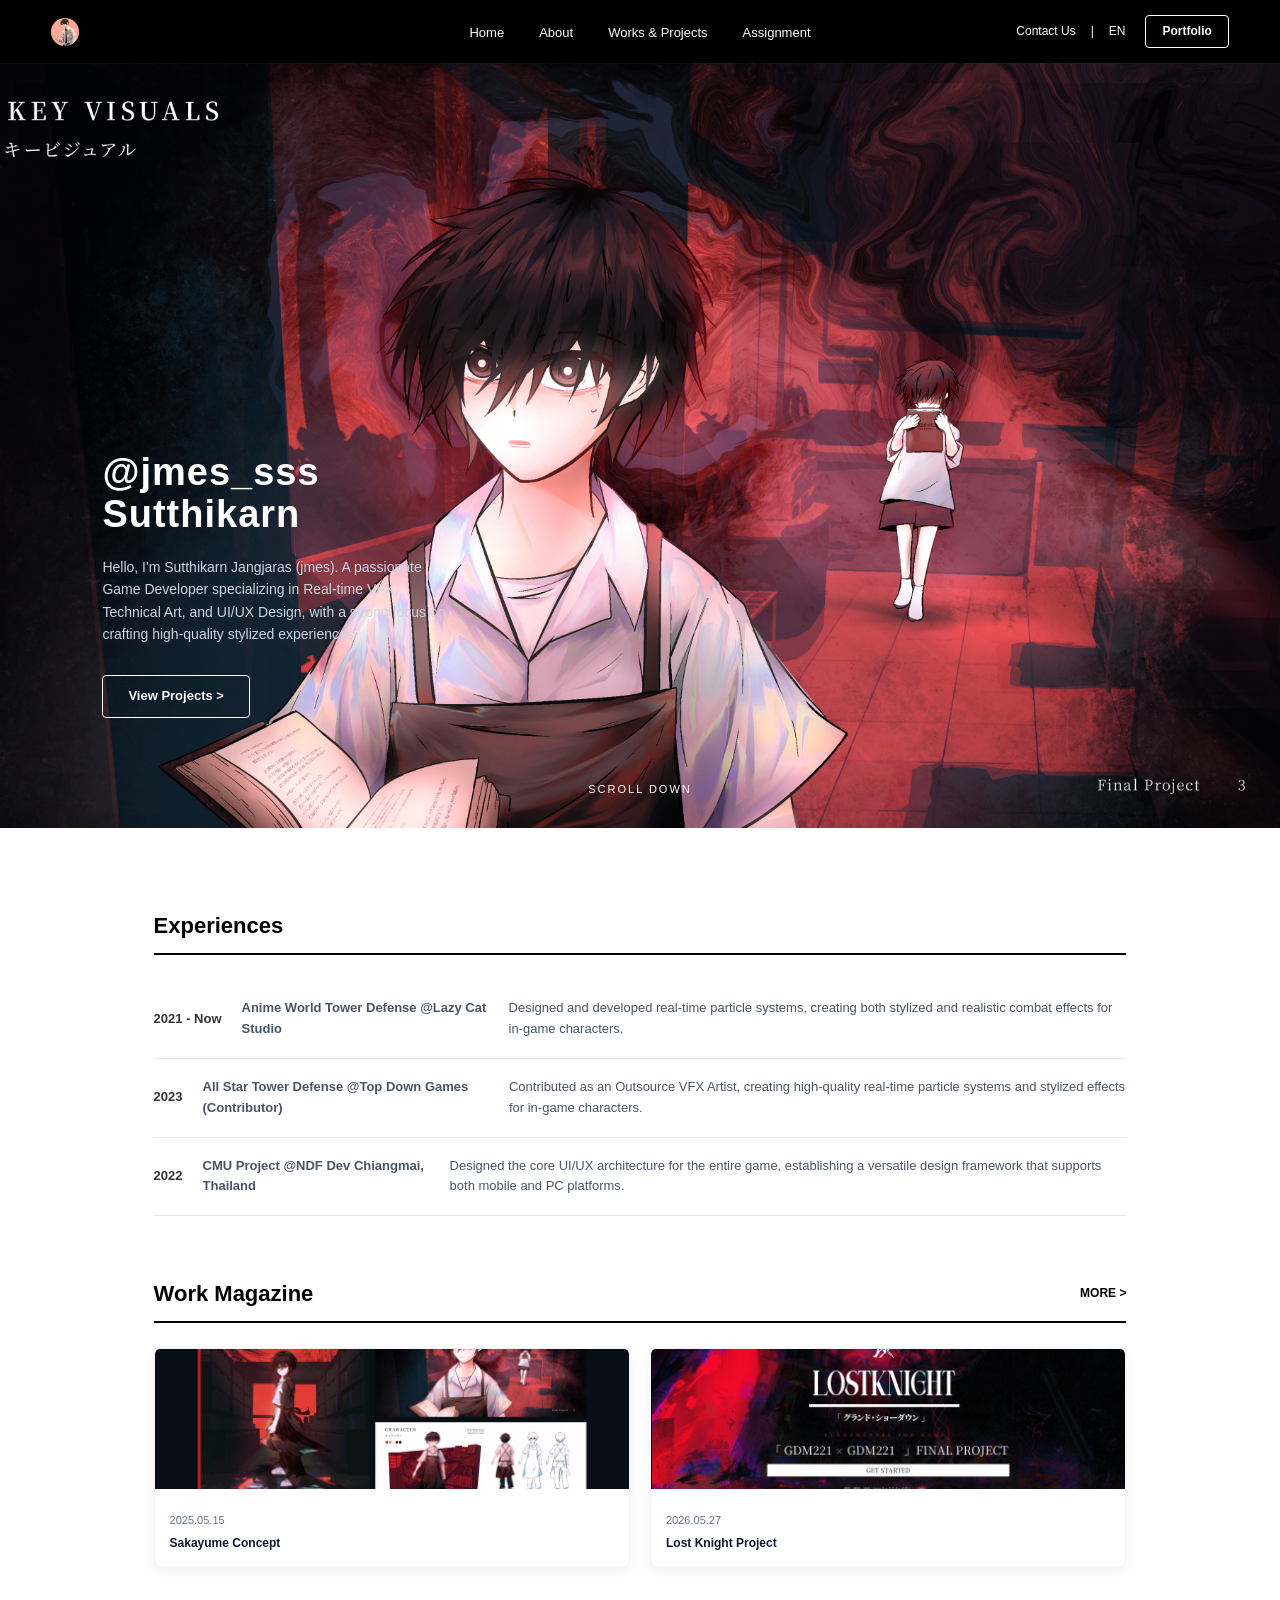
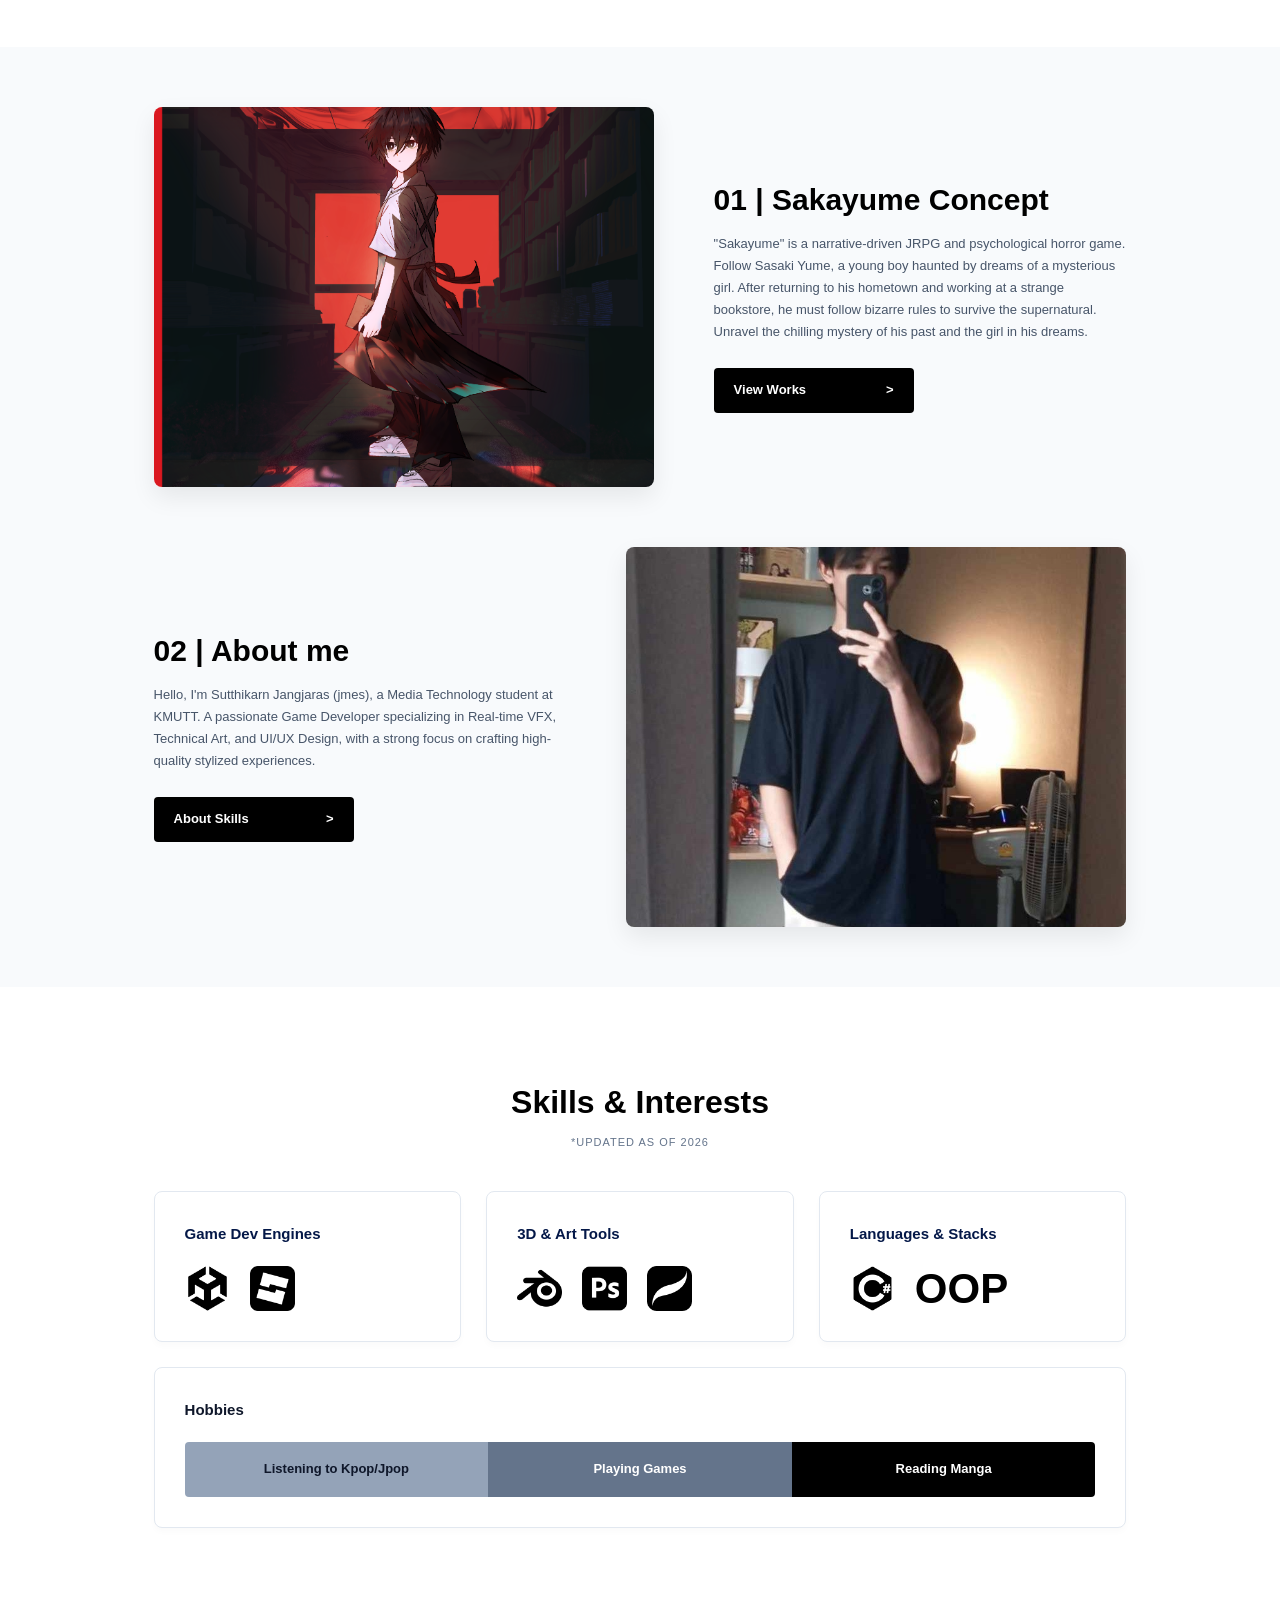
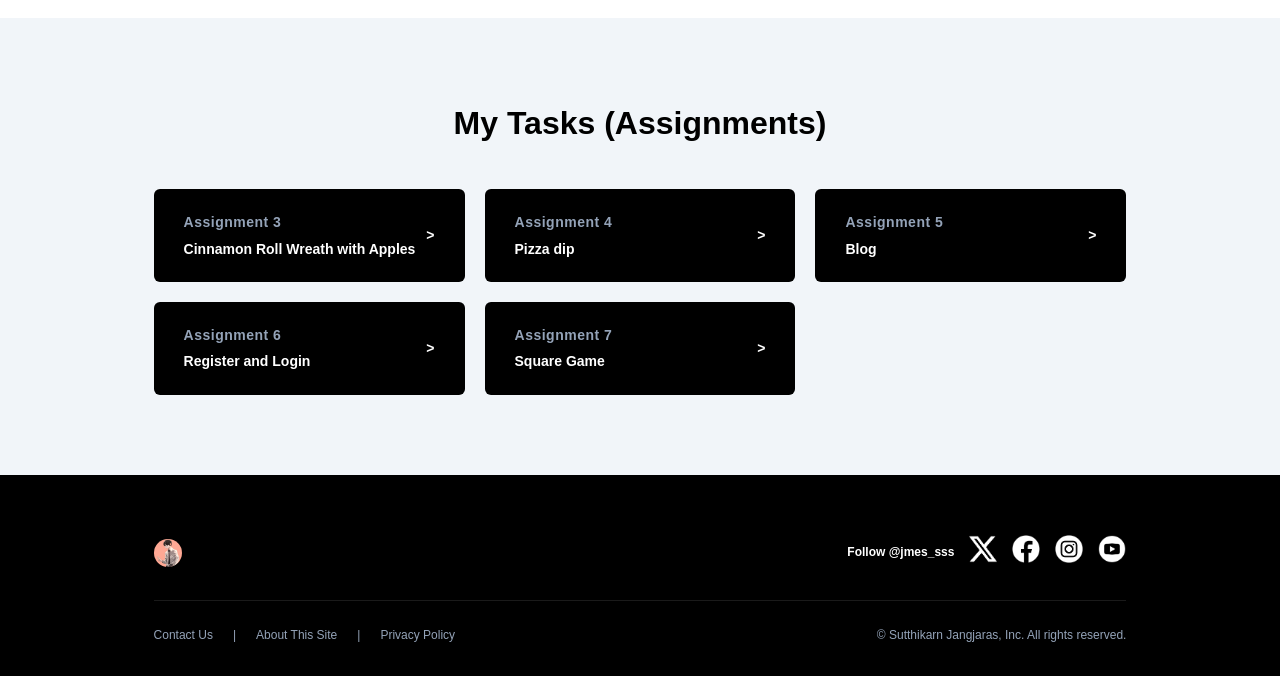
==== index.html @ d14bee72 "Portfolio" ====
<!DOCTYPE html>
<html lang="en">

<head>
    <meta charset="UTF-8">
    <meta name="viewport" content="width=device-width, initial-scale=1.0">
    <title>Sutthikarn</title>
    <link rel="stylesheet" href="style.css">
    <script src="main.js" defer></script>

</head>

<body>

    <div class="wrapper">

        <!-- //Header Part -->

        <header>
            <div class="logo-container">
                <img src="pic/Logos/logo.jpg" alt="Logo" class="logo-img">
            </div>

            <nav>
                <ul>
                    <li><a href="index.html">Home</a></li>
                    <li><a href="#about" class="smooth-scroll">About</a></li>
                    <li><a href="project.html">Works & Projects</a></li>
                    <li><a href="#assignment-section">Assignment</a></li>
                </ul>
            </nav>

            <div class="header-right">
                <div class="contact-lang">
                    <a href="#footer-section" id="contactUsBtn" style="color: #ffffff; text-decoration: none;">Contact
                        Us</a> | <span>EN</span>
                </div>
                <a href="#" class="cygames-id-btn">Portfolio</a>
            </div>

        </header>

        <!-- //Banner Part -->

        <section class="hero-banner">
            <div class="hero-overlay-content">
                <h1 class="hero-title-logo">@jmes_sss Sutthikarn</h1>
                <p style="font-size: 14px; margin-bottom: 20px; color: #cbd5e1;">Hello, I'm Sutthikarn Jangjaras
                    (jmes). A passionate Game Developer specializing in Real-time VFX, Technical Art, and UI/UX Design,
                    with a strong focus on crafting high-quality stylized experiences.</p>
                <a href="project.html" class="btn-website">View Projects ></a>
            </div>
            <div id="scrollBtn" class="hero-scroll-indicator">Scroll Down</div>
        </section>

        <!-- //EXP + Magazine Part -->

        <section id="news-section" class="news-magazine-section">
            <div class="content-row">

                <!-- //EXP Part -->

                <div class="news-column">

                    <div class="section-header-row">
                        <h2>Experiences</h2>
                    </div>

                    <div class="news-item">
                        <span class="news-date">2021 - Now</span>
                        <h1 href="#" class="news-text">Anime World Tower Defense @Lazy Cat Studio</h1>
                        <a href="#" class="news-text">Designed and developed real-time particle systems, creating both
                            stylized and realistic combat effects for in-game characters.</a>
                    </div>
                    <div class="news-item">
                        <span class="news-date">2023</span>
                        <h1 href="#" class="news-text">All Star Tower Defense @Top Down Games (Contributor)</h1>
                        <a href="#" class="news-text">Contributed as an Outsource VFX Artist, creating high-quality
                            real-time particle systems and stylized effects for in-game characters.</a>
                    </div>
                    <div class="news-item">
                        <span class="news-date"> 2022</span>
                        <h1 href="#" class="news-text">CMU Project @NDF Dev Chiangmai, Thailand</h1>
                        <a href="#" class="news-text">Designed the core UI/UX architecture for the entire game,
                            establishing a versatile design framework that supports both mobile and PC platforms.</a>
                    </div>

                </div>

                 <!-- //Magazine Part -->

                <div class="magazine-column">

                    <div class="section-header-row">
                        <h2>Work Magazine</h2>
                        <a href="project.html" class="more-link">MORE ></a>
                    </div>

                    <div class="magazine-cards-grid">
                        <div class="magazine-card">
                            <img src="pic/mag1.png" alt="Mag 1" class="magazine-thumb">
                            <div class="magazine-info">
                                <div class="date">2025.05.15</div>
                                <h4>Sakayume Concept</h4>
                            </div>
                        </div>
                        <div class="magazine-card">
                            <img src="pic/mag2.png" alt="Mag 2" class="magazine-thumb">
                            <div class="magazine-info">
                                <div class="date">2026.05.27</div>
                                <h4>Lost Knight Project</h4>
                            </div>
                        </div>
                    </div>

                </div>

            </div>
        </section>

        <!-- //Features Part -->

        <section id="about" class="feature-banner-section">
            <div class="feature-block">
                <img src="pic/cover.png" alt="Dragon Art" class="feature-image">
                <div class="feature-content">
                    <h2>01 | Sakayume Concept</h2>
                    <p>"Sakayume" is a narrative-driven JRPG and psychological horror game. Follow Sasaki Yume, a young
                        boy haunted by dreams of a mysterious girl. After returning to his hometown and working at a
                        strange bookstore, he must follow bizarre rules to survive the supernatural. Unravel the
                        chilling mystery of his past and the girl in his dreams.</p>
                    <a href="project.html" class="btn-black"><span>View Works</span> <span>></span></a>
                </div>
            </div>

            <div class="feature-block reverse">
                <img src="pic/mypic.jpg" alt="Creator" class="feature-image">
                <div class="feature-content">
                    <h2>02 | About me</h2>
                    <p>Hello, I'm Sutthikarn Jangjaras (jmes), a Media Technology student at KMUTT. A passionate
                        Game Developer specializing in Real-time VFX, Technical Art, and UI/UX Design, with a strong
                        focus on crafting high-quality stylized experiences.</p>
                    <a href="#skills-section" id="aboutSkillsBtn" class="btn-black"><span>About Skills</span>
                        <span>></span></a>
                </div>
            </div>
        </section>

        <!-- //Skills Part -->

        <section id="skills-section" class="numbers-section">
            <h2>Skills & Interests</h2>
            <div class="numbers-subtitle">*Updated As of 2026</div>

            <div class="numbers-grid-top">
                <div class="num-card">
                    <h3>Game Dev Engines</h3>
                    <div class="num-card-content">
                        <img src="pic/Logos/Unity.png" alt="Skill Icon" class="num-img-placeholder">
                        <img src="pic/Logos/robloxstudio.png" alt="Skill Icon" class="num-img-placeholder">

                    </div>
                </div>
                <div class="num-card">
                    <h3>3D & Art Tools</h3>
                    <div class="num-card-content">
                        <img src="pic/Logos/Blender.png" alt="Skill Icon" class="num-img-placeholder">
                        <img src="pic/Logos/ps.png" alt="Skill Icon" class="num-img-placeholder">
                        <img src="pic/Logos/pc.png" alt="Skill Icon" class="num-img-placeholder">
                    </div>
                </div>
                <div class="num-card">
                    <h3>Languages & Stacks</h3>
                    <div class="num-card-content">
                        <img src="pic/Logos/csharp.png" alt="Skill Icon" class="num-img-placeholder">
                        <div class="num-value">OOP</div>
                    </div>
                </div>
            </div>

            <!-- //Interest Part -->

            <div class="numbers-grid-bottom">
                <div class="dist-card">
                    <div class="dist-header">
                        <h3>Hobbies</h3>
                    </div>
                    <div class="dist-bar-container">
                        <div class="dist-segment seg-1" style="flex: 33.33%;">Listening to Kpop/Jpop</div>
                        <div class="dist-segment seg-3" style="flex: 33.33%;">Playing Games</div>
                        <div class="dist-segment seg-5" style="flex: 33.33%;">Reading Manga</div>
                    </div>
                </div>
            </div>

        </section>

        <!-- //Assigment Part -->

        <section id="assignment-section" class="business-section">
            <h2>My Tasks (Assignments)</h2>
            <div class="business-grid">
     
                <a href="assignment/AS03/recipe.html" class="business-card">
                    <div class="card-content-wrapper">
                        <span class="card-tag">Assignment 3</span>
                        <span>Cinnamon Roll Wreath with Apples</span>
                    </div>
                    <span>></span>
                </a>
         
                <a href="assignment/AS04/recipe.html" class="business-card">
                    <div class="card-content-wrapper">
                        <span class="card-tag">Assignment 4</span>
                        <span>Pizza dip</span>
                    </div>
                    <span>></span>
                </a>

                <a href="assignment/AS05/index.html" class="business-card">
                    <div class="card-content-wrapper">
                        <span class="card-tag">Assignment 5</span>
                        <span>Blog</span>
                    </div>
                    <span>></span>
                </a>

                <a href="assignment/AS06/register.html" class="business-card">
                    <div class="card-content-wrapper">
                        <span class="card-tag">Assignment 6</span>
                        <span>Register and Login</span>
                    </div>
                    <span>></span>
                </a>

                <a href="assignment/AS07/index.html" class="business-card">
                    <div class="card-content-wrapper">
                        <span class="card-tag">Assignment 7</span>
                        <span>Square Game</span>
                    </div>
                    <span>></span>
                </a>
            </div>
        </section>

        <!-- //Footer Part -->

        <footer id="footer-section">

            <div class="footer-top">
                <div class="logo-container">
                    <img src="pic/Logos/logo.jpg" alt="Logo" class="logo-img">
                </div>
                <div class="footer-socials">
                    <span>Follow @jmes_sss</span>
                    <a href="https://x.com/Jmes_sss" target="_blank"><img src="pic/Logos/X.png" class="contact-img"></a>
                    <a href="https://www.facebook.com/sutikan.jan/" target="_blank"><img src="pic/Logos/fb.png"
                            class="contact-img"></a>
                    <a href="https://www.instagram.com/jmesjmesjmes/" target="_blank"><img src="pic/Logos/ig.png"
                            class="contact-img"></a>
                    <a href="https://www.youtube.com/@jmes1419" target="_blank"><img src="pic/Logos/yt.png"
                            class="contact-img"></a>
                </div>
            </div>

            <div class="footer-bottom-row">
                <div class="footer-links">
                    <a href="#">Contact Us</a>
                    <span>|</span>
                    <a href="#">About This Site</a>
                    <span>|</span>
                    <a href="#">Privacy Policy</a>
                </div>
                <div>&copy; Sutthikarn Jangjaras, Inc. All rights reserved.</div>
            </div>

        </footer>

    </div>

</body>

</html>
---- style.css ----
* {
    box-sizing: border-box;
    margin: 0;
    padding: 0;
}

body {
    font-family: 'Helvetica Neue', Arial, 'Segoe UI', sans-serif;
    line-height: 1.6;
    color: #333333;
    background-color: #ffffff;
}

.wrapper {
    width: 100%;
    min-width: 100vw;
    background: #ffffff;
    margin: 0;
    padding: 0;
}

/* Header Part */

header {
    background-color: #000000;
    padding: 15px 4%;
    display: grid;
    grid-template-columns: 1fr auto 1fr;
    align-items: center;
    position: sticky;
    top: 0;
    z-index: 1000;
    width: 100%;
    color: #ffffff;
}

.logo-container {
    display: flex;
    align-items: center;
    gap: 10px;
    justify-self: start;
}

.logo-img {
    height: 28px;
    border-radius: 50%;
    width: auto;
}

.contact-img {
    height: 28px;
    width: auto;
}

/* NAV Part */

nav {
    justify-self: center;
}

nav ul {
    list-style: none;
    display: flex;
    gap: 35px;
    align-items: center;
}

nav ul li a {
    color: #ffffff;
    text-decoration: none;
    font-size: 13px;
    font-weight: 500;
    transition: color 0.3s;
}

nav ul li a:hover {
    color: #38bdf8;
}

.header-right {
    display: flex;
    align-items: center;
    gap: 20px;
    justify-self: end;
}

.contact-lang {
    font-size: 12px;
    color: #ffffff;
    display: flex;
    gap: 15px;
    align-items: center;
}

.cygames-id-btn {
    border: 1px solid #ffffff;
    padding: 6px 16px;
    border-radius: 4px;
    color: #ffffff;
    text-decoration: none;
    font-size: 12px;
    font-weight: bold;
}

/* Banner Part */

.hero-banner {
    position: relative;
    width: 100%;
    height: 85vh;
    background: #000000 url('pic/banner_.png') no-repeat center center/cover;
    display: flex;
    flex-direction: column;
    justify-content: flex-end;
    align-items: flex-start;
    text-align: left;
    padding: 60px 8%;
    color: #ffffff;
}

.hero-overlay-content {
    max-width: 350px;
    margin: 0;
    margin-bottom: 50px;
    text-align: left;
}

.hero-title-logo {
    font-size: 38px;
    font-weight: 800;
    margin-bottom: 20px;
    letter-spacing: 1px;
    line-height: 1.1;
    text-align: left;
}

.btn-website {
    display: inline-block;
    border: 1px solid #ffffff;
    padding: 10px 25px;
    color: #ffffff;
    text-decoration: none;
    font-size: 13px;
    font-weight: bold;
    border-radius: 4px;
    transition: background 0.3s;
    margin-top: 10px;
}

.btn-website:hover {
    background: rgba(255, 255, 255, 0.2);
}

.hero-scroll-indicator {
    position: absolute;
    bottom: 20px;
    left: 50%;
    transform: translateX(-50%);
    text-align: center;
    font-size: 11px;
    letter-spacing: 2px;
    text-transform: uppercase;
    color: #ffffff;
    background: transparent;
    border: none;
    cursor: pointer;
    padding: 10px;
    transition: color 0.3s ease, transform 0.3s ease;
}

.hero-scroll-indicator:hover {
    color: #38bdf8;
    transform: translateX(-50%) translateY(3px);
}

/* EXP + Magazine Part */

.news-magazine-section {
    padding: 80px 12%;
    background-color: #ffffff;
    width: 100%;
}

.content-row {
    display: flex;
    justify-content: center;
    gap: 60px;
    align-items: flex-start;
    flex-wrap: wrap;
    max-width: 1200px;
    margin: 0 auto;
}

.news-column {
    flex: 1 1 500px;
}

.section-header-row {
    display: flex;
    justify-content: space-between;
    align-items: center;
    border-bottom: 2px solid #000000;
    padding-bottom: 10px;
    margin-bottom: 25px;
}

.section-header-row h2 {
    font-size: 22px;
    font-weight: 800;
    color: #000000;
}

.more-link {
    font-size: 12px;
    font-weight: bold;
    color: #000000;
    text-decoration: none;
}

.news-item {
    display: flex;
    gap: 20px;
    padding: 18px 0;
    border-bottom: 1px solid #e2e8f0;
    align-items: center;
}

.news-date {
    font-size: 13px;
    font-weight: bold;
    color: #333;
    white-space: nowrap;
}

.news-text {
    font-size: 13px;
    color: #475569;
    text-decoration: none;
}

.magazine-column {
    flex: 1 1 450px;
}

.magazine-cards-grid {
    display: flex;
    gap: 20px;
    flex-wrap: wrap;
    justify-content: center;
}

.magazine-card {
    flex: 1 1 210px;
    background: #ffffff;
    border-radius: 6px;
    box-shadow: 0 4px 12px rgba(0, 0, 0, 0.06);
    overflow: hidden;
    border: 1px solid #f1f5f9;
}

.magazine-thumb {
    width: 100%;
    height: 140px;
    object-fit: cover;
    background-color: #cbd5e1;
}

.magazine-info {
    padding: 15px;
}

.magazine-info .date {
    font-size: 11px;
    color: #64748b;
    margin-bottom: 5px;
}

.magazine-info h4 {
    font-size: 12px;
    color: #0f172a;
    line-height: 1.4;
}

/* Features Part */

.feature-banner-section {
    padding: 60px 12%;
    background-color: #f8fafc;
    width: 100%;
    display: flex;
    flex-direction: column;
    gap: 60px;
    align-items: center;
}

.feature-block {
    display: flex;
    justify-content: center;
    align-items: center;
    gap: 60px;
    flex-wrap: wrap;
    max-width: 1100px;
    width: 100%;
}

.feature-block.reverse {
    flex-direction: row-reverse;
}

.feature-image {
    flex: 1 1 500px;
    width: 100%;
    max-width: 500px;
    height: 380px;
    border-radius: 8px;
    object-fit: cover;
    object-position: center;
    box-shadow: 0 10px 25px rgba(0, 0, 0, 0.08);
}

.feature-content {
    flex: 1 1 400px;
}

.feature-content h2 {
    font-size: 30px;
    font-weight: 800;
    color: #000000;
    margin-bottom: 15px;
    line-height: 1.2;
}

.feature-content p {
    font-size: 13px;
    color: #475569;
    margin-bottom: 25px;
    line-height: 1.7;
}

.btn-black {
    display: inline-flex;
    justify-content: space-between;
    align-items: center;
    width: 200px;
    background-color: #000000;
    color: #ffffff;
    padding: 12px 20px;
    border-radius: 4px;
    text-decoration: none;
    font-size: 13px;
    font-weight: bold;
}

/* Skills and Interest Part */

.numbers-section {
    padding: 90px 12%;
    background-color: #ffffff;
    width: 100%;
    text-align: center;
}

.numbers-section h2 {
    font-size: 32px;
    font-weight: 800;
    color: #000000;
    margin-bottom: 5px;
}

.numbers-subtitle {
    font-size: 11px;
    color: #64748b;
    margin-bottom: 40px;
    text-transform: uppercase;
    letter-spacing: 1px;
}

.numbers-grid-top {
    display: grid;
    grid-template-columns: repeat(3, 1fr);
    gap: 25px;
    margin-bottom: 25px;
    max-width: 1100px;
    margin-left: auto;
    margin-right: auto;
}

.numbers-grid-bottom {
    display: grid;
    grid-template-columns: 1fr;
    gap: 25px;
    max-width: 1100px;
    margin-left: auto;
    margin-right: auto;
}

.num-card {
    background: #ffffff;
    border: 1px solid #e2e8f0;
    border-radius: 8px;
    padding: 30px;
    box-shadow: 0 4px 6px rgba(0, 0, 0, 0.02);
    text-align: left;
}

.num-card h3 {
    font-size: 15px;
    font-weight: 700;
    color: #041848;
    margin-bottom: 20px;
}

.num-card-content {
    display: flex;
    gap: 20px;
    align-items: center;
}

.num-img-placeholder {
    width: 45px;
    height: 45px;
    background: transparent;
    object-fit: contain;
}

.num-value {
    font-size: 42px;
    font-weight: 800;
    color: #000000;
    line-height: 1;
}

.dist-card {
    background: #ffffff;
    border: 1px solid #e2e8f0;
    border-radius: 8px;
    padding: 30px;
    box-shadow: 0 4px 6px rgba(0, 0, 0, 0.02);
    text-align: left;
}

.dist-header h3 {
    font-size: 15px;
    font-weight: 700;
    color: #0f172a;
    margin-bottom: 20px;
}

.dist-bar-container {
    display: flex;
    height: 55px;
    border-radius: 4px;
    overflow: hidden;
    color: #ffffff;
    font-weight: bold;
    font-size: 13px;
    text-align: center;
}

.dist-segment {
    display: flex;
    justify-content: center;
    align-items: center;
    padding: 0 5px;
}

.seg-1 {
    background-color: #94a3b8;
    color: #0f172a;
}

.seg-3 {
    background-color: #64748b;
}

.seg-5 {
    background-color: #000000;
}

/* Assignment Part */

.business-section {
    padding: 80px 12%;
    background-color: #f1f5f9;
    width: 100%;
    text-align: center;
}

.business-section h2 {
    font-size: 32px;
    font-weight: 800;
    color: #000000;
    margin-bottom: 40px;
}

.business-grid {
    display: grid;
    grid-template-columns: repeat(3, 1fr);
    gap: 20px;
    max-width: 1100px;
    margin: 0 auto;
    justify-content: center;
}

.business-card {
    background-color: #000000;
    color: #ffffff;
    padding: 30px;
    border-radius: 6px;
    display: flex;
    justify-content: space-between;
    align-items: center;
    text-decoration: none;
    transition: transform 0.2s;
}

.business-card:hover {
    transform: translateY(-3px);
}

.business-card span {
    font-size: 14px;
    font-weight: bold;
}

.card-content-wrapper {
    display: flex;
    flex-direction: column;
    align-items: flex-start;
    gap: 4px;
}

.card-tag {
    font-size: 11px;
    font-weight: 300;
    color: #94a3b8;
    letter-spacing: 0.5px;
}

.business-card {
    background-color: #000000;
    color: #ffffff;
    padding: 22px 30px;
    border-radius: 6px;
    display: flex;
    justify-content: space-between;
    align-items: center;
    text-decoration: none;
}

/* Footer Part */

footer {
    background-color: #000000;
    color: #ffffff;
    padding: 60px 12% 30px 12%;
    width: 100%;
}

.footer-top {
    display: flex;
    justify-content: space-between;
    align-items: center;
    margin-bottom: 30px;
    flex-wrap: wrap;
    gap: 20px;
    max-width: 1200px;
    margin-left: auto;
    margin-right: auto;
}

.footer-socials {
    display: flex;
    gap: 15px;
    align-items: center;
}

.footer-socials span {
    font-size: 12px;
    font-weight: bold;
}

.footer-bottom-row {
    display: flex;
    justify-content: space-between;
    align-items: center;
    border-top: 1px solid rgba(255, 255, 255, 0.1);
    padding-top: 25px;
    font-size: 12px;
    color: #94a3b8;
    flex-wrap: wrap;
    gap: 15px;
    max-width: 1200px;
    margin-left: auto;
    margin-right: auto;
}

.footer-links {
    display: flex;
    gap: 20px;
}

.footer-links a {
    color: #94a3b8;
    text-decoration: none;
}

/* ALL Project Part */

.project-grid-magazine {
    display: grid;
    grid-template-columns: repeat(3, 1fr);
    gap: 25px;
    max-width: 1100px;
    margin: 0 auto;
    justify-content: center;
}

.proj-magazine-card {
    background: #101010;
    border-radius: 8px;
    overflow: hidden;
    border: 1px solid #333333;
    text-align: left;
    box-shadow: 0 4px 12px rgba(0, 0, 0, 0.15);
    transition: transform 0.2s ease;
}

.proj-magazine-card:hover {
    transform: translateY(-4px);
}

.proj-magazine-thumb {
    width: 100%;
    height: 180px;
    object-fit: cover;
    background-color: #1e293b;
}

.proj-magazine-info {
    padding: 20px;
    color: #ffffff;
}

.proj-magazine-info .date {
    font-size: 11px;
    color: #94a3b8;
    margin-bottom: 6px;
    letter-spacing: 0.5px;
}

.proj-magazine-info h3 {
    font-size: 16px;
    font-weight: 700;
    color: #ffffff;
    margin-bottom: 8px;
}

.proj-magazine-info p {
    font-size: 12px;
    color: #cbd5e1;
    line-height: 1.5;
}

/* Responsive Part */

@media only screen and (max-width: 1024px) {
    .project-grid-magazine {
        grid-template-columns: repeat(2, 1fr);
    }
}

@media only screen and (max-width: 768px) {
    .project-grid-magazine {
        grid-template-columns: 1fr;
    }
}

@media only screen and (max-width: 1024px) {
    .business-grid {
        grid-template-columns: repeat(2, 1fr);
    }

    .numbers-grid-top {
        grid-template-columns: 1fr;
    }

    .numbers-grid-bottom {
        grid-template-columns: 1fr;
    }
}

@media only screen and (max-width: 768px) {
    header {
        display: flex;
        flex-direction: column;
        gap: 15px;
        text-align: center;
    }

    nav {
        justify-self: center;
    }

    nav ul {
        justify-content: center;
        gap: 15px;
    }

    .business-grid {
        grid-template-columns: 1fr;
    }

    .hero-banner {
        height: 60vh;
        padding: 30px 5%;
    }
}
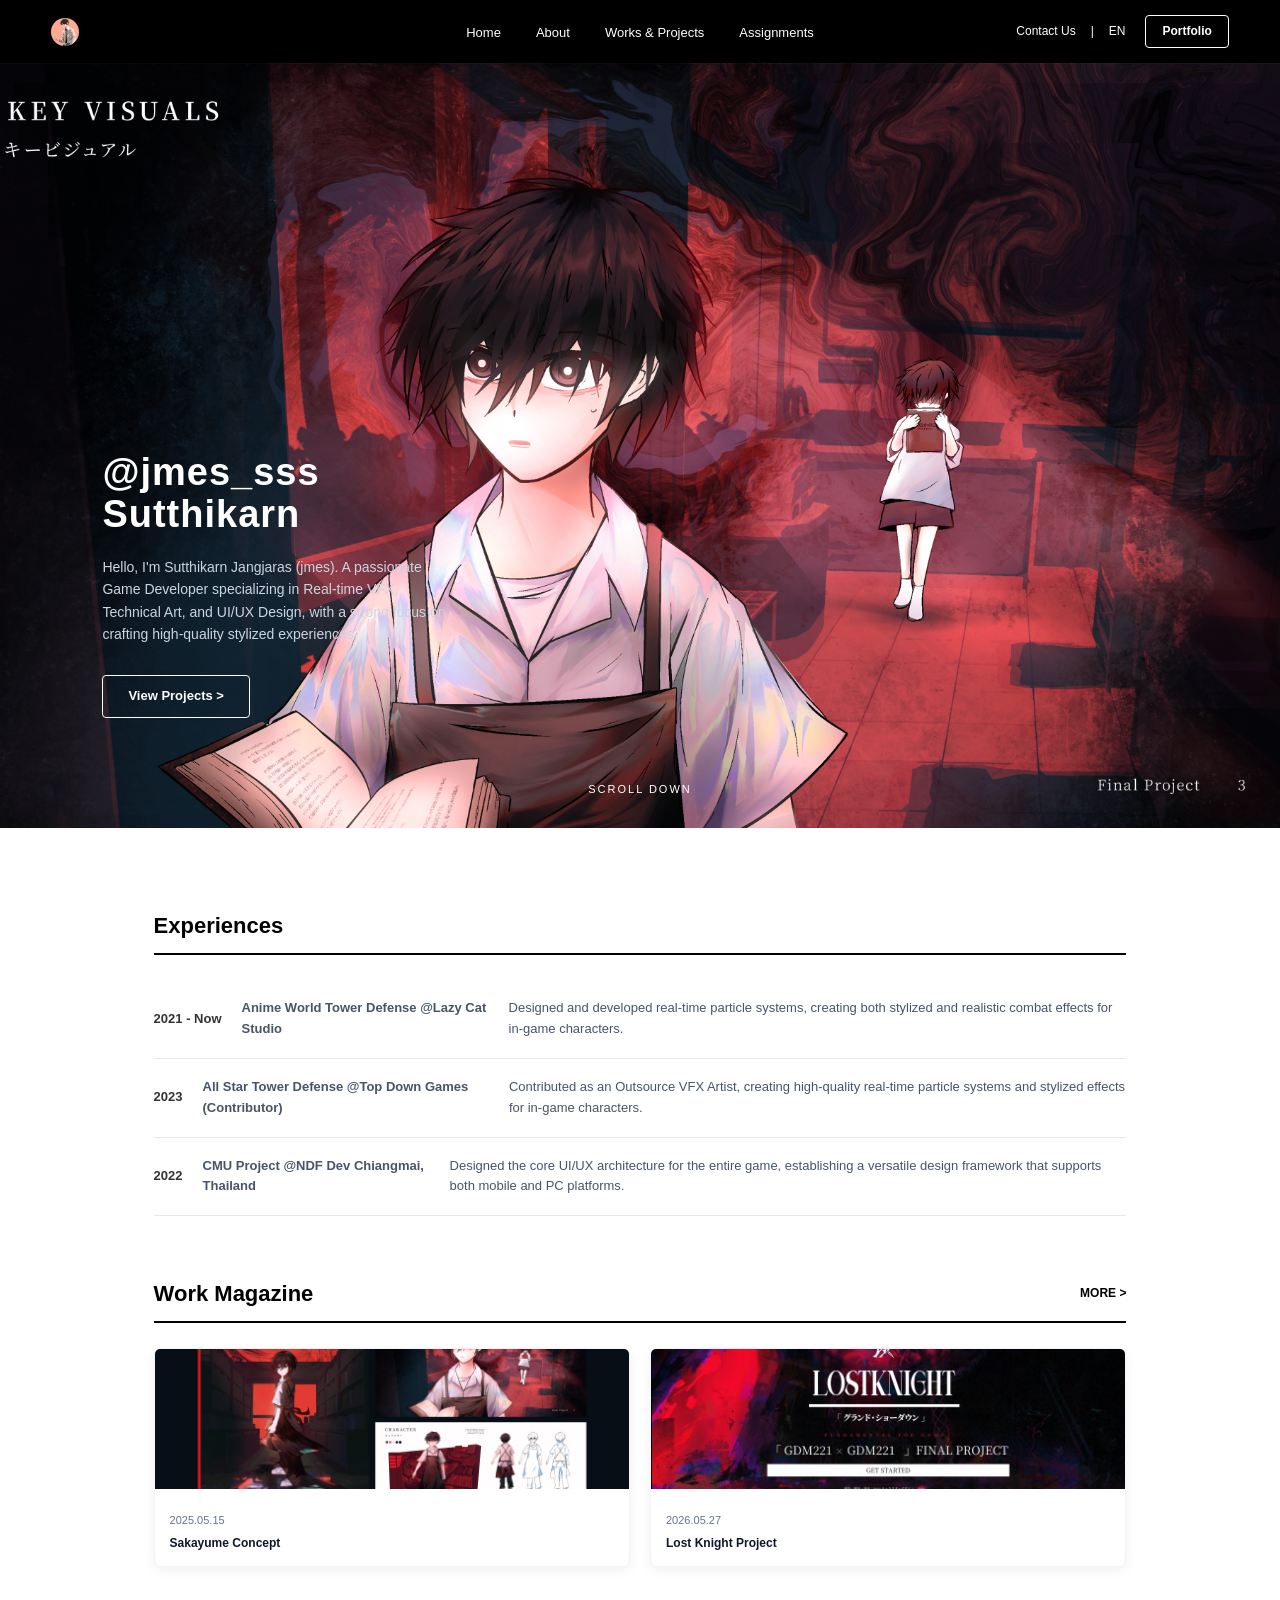
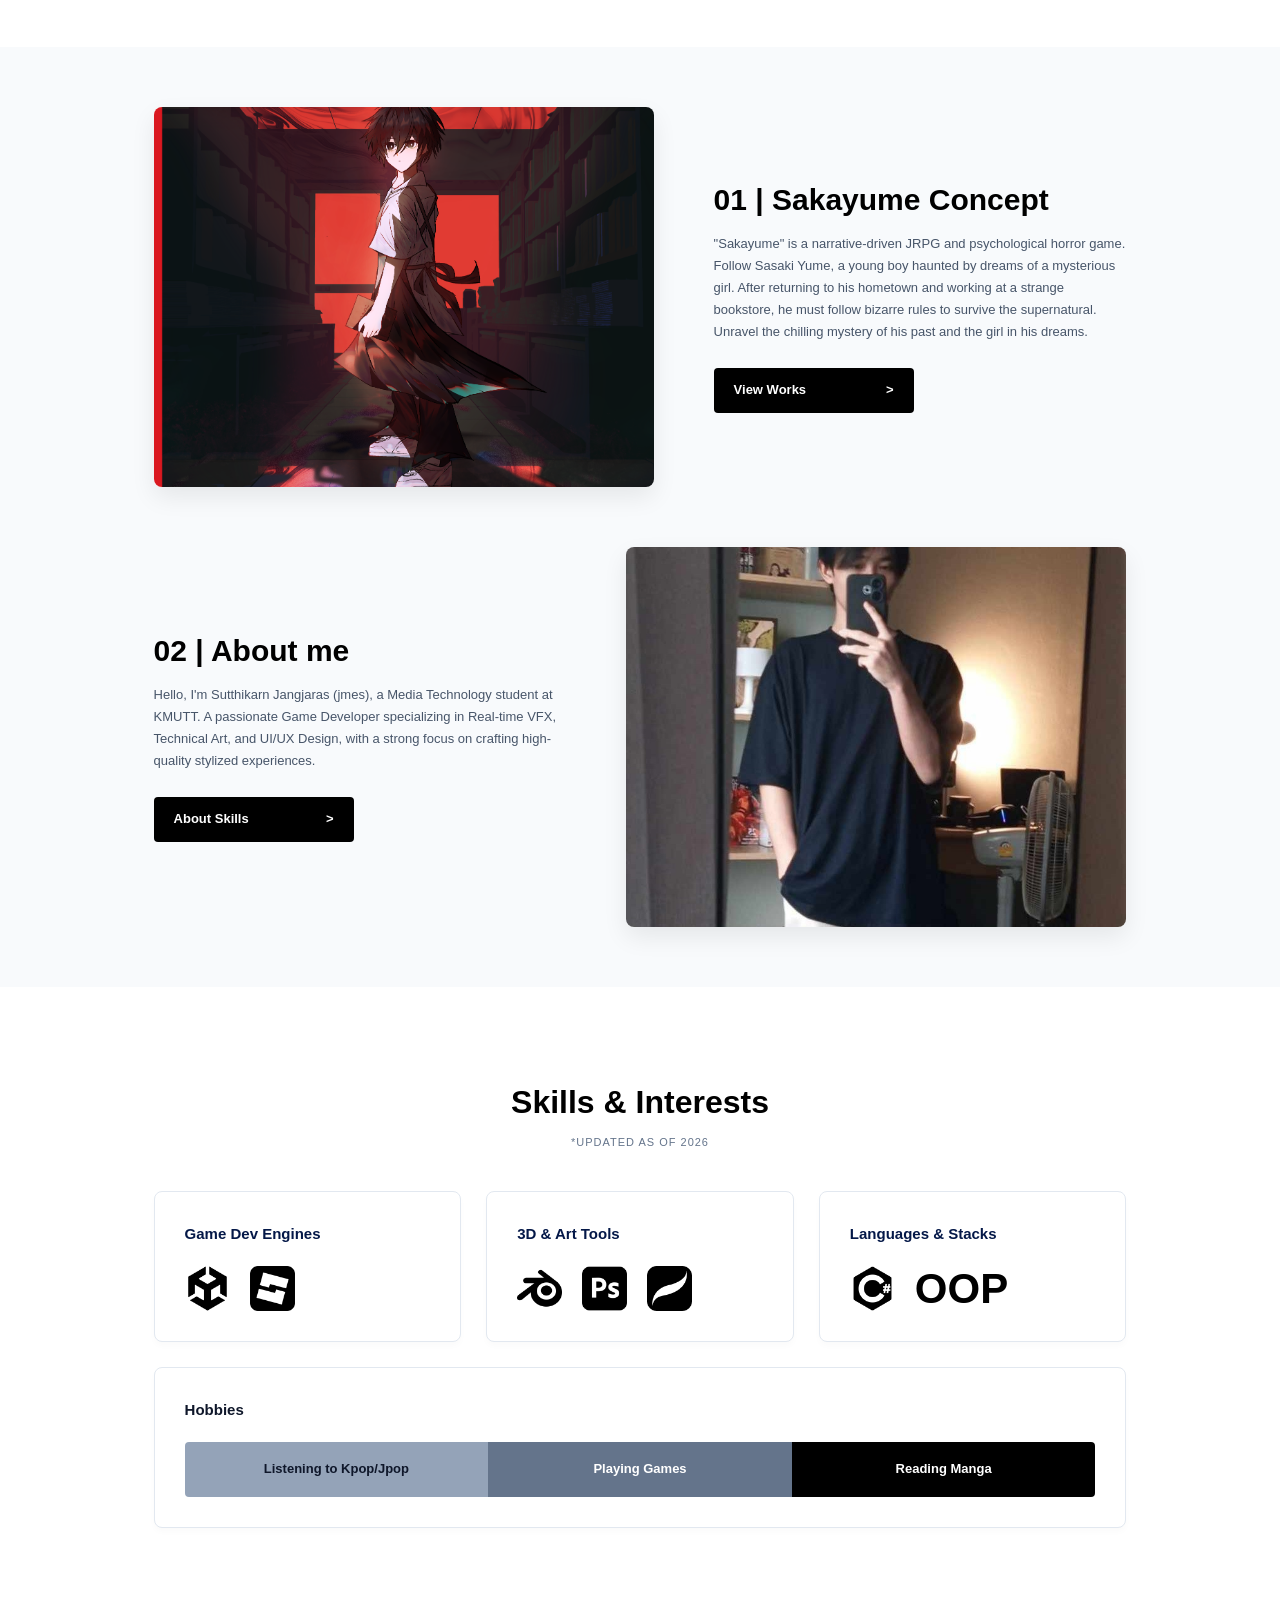
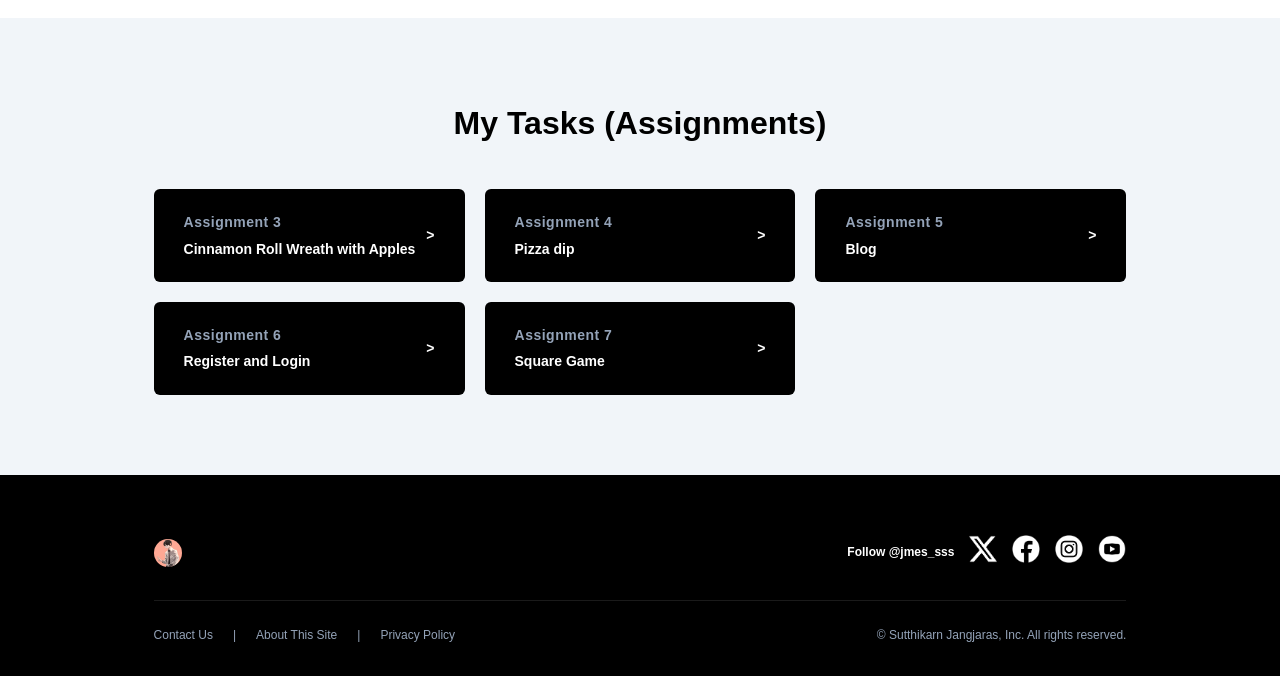
==== commit 1a42c95b: "add s" ====
--- a/index.html
+++ b/index.html
@@ -26,7 +26,7 @@
                     <li><a href="index.html">Home</a></li>
                     <li><a href="#about" class="smooth-scroll">About</a></li>
                     <li><a href="project.html">Works & Projects</a></li>
-                    <li><a href="#assignment-section">Assignment</a></li>
+                    <li><a href="#assignment-section">Assignments</a></li>
                 </ul>
             </nav>
 
